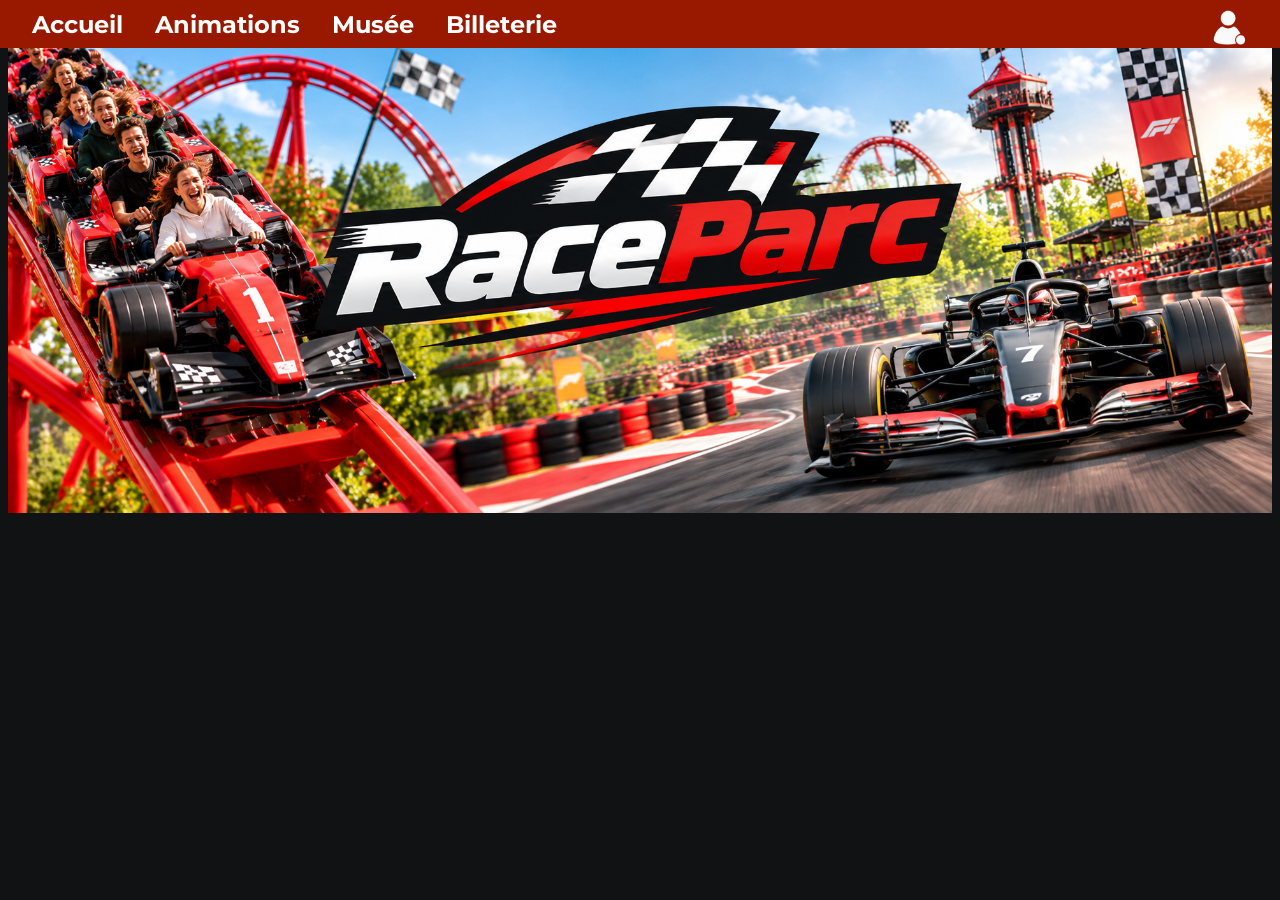
==== Front/Animation.html @ 34a2f6e0 "Ajout des fichier back + modif de la navbar" ====
<!DOCTYPE html>
<html lang="fr">
<head>
    <meta charset="UTF-8">
    <link rel="stylesheet" href="../Style.css">
    <title>RaceParc</title>
</head>
<body>
    <header>
        <nav class="navbar">
            <!-- <h2 class="Nom-NavBar">RaceParc</h2> -->
            <a class="aNavBar" href="../Index.html"><strong>Accueil</strong></a>
            <a class="aNavBar" href="Animation.html"><strong>Animations</strong></a>
            <a class="aNavBar" href="Musee.html"><strong>Musée</strong></a>
            <a class="aNavBar" href="/Front/"><strong>Billeterie</strong></a>
            <div class="container_logo_login"><a class="logo_login" href="Login.php"><img src="/illustrations/Icône profil avec badge circulaire.png"></a>
        </nav>
    </header>
    <div>
        <img class="image_index" src="../illustrations/Image_Index.png">
    </div>

</body>
---- Style.css ----
@import url('https://fonts.googleapis.com/css2?family=Anton&family=Montserrat:wght@400;500;600;700;800&family=Teko:wght@400;500;600;700&display=swap');

body{
    background-color: #111214;
}
*{
    font-family: 'Montserrat', sans-serif;
}
h1, h2, h3, p{
    color: #FFFFFF;
}

/*---------------NAV-BAR-----------------*/
.navbar {
    position: fixed;
    top: 0;
    left: 0;
    width: 100%;
    background-color: #991900;
    height: 3rem;
    display: flex;
    justify-content: space-between; 
    align-items: center;
    z-index: 1000;
    font-size: 1.5rem;
    padding: 0 1rem; 
    box-sizing: border-box;
}

.navbar a {
    color: #FFFFFF;
}

.navbar a:hover {
    color: #FFDE21;
}

.aNavBar {
    text-decoration: none;
    color: black;
    margin: 0 1rem;
}

.container_logo_login {
    margin-left: auto; 
    height: 70%;
    width: auto;
}

.logo_login {
    display: block;
    height: 100%;
    min-width: 40px; 
    min-height: 40px;
}

.logo_login img {
    width: 100%;
    height: 100%;
    object-fit: contain;
}
/* .Nom-NavBar{
    color: #FFFFFF;
} */
/*---------------Accueil-----------------*/
.image_index {
    display: block;
    width: 100%;
    height: auto;
    object-fit: cover;
}

.section{
  height: 70rem;
  width: auto;
}
/*---------------Presentation-----------------*/
.presentation {
    display: flex;
    justify-content: center; 
    align-items: center;    
    height: 30%;
    width: 50%;
    margin: 10%;
    background-color: #991900;
    border-radius: 2rem;
    overflow: hidden;        
    box-sizing: border-box; 
}

.titre_presentation {
    margin: 5%;
}

.txt_presentation {
    padding: 10%;
    height: auto;
    width: 50%;
    color: #FFFFFF;
}

.image_presentation {
    max-height: 60%;     
    max-width: 60%;
    height: auto;
    object-fit: contain;
    border-radius: 2rem;
    background-color: antiquewhite;
}
.bt-plus{
    text-decoration: none !important;
    border-bottom: none !important;
    display: flex;
    background-color: #FFFFFF;
    border-radius: 2rem;
    height: 10%;
    width: 20%;
    color: #991900;
    justify-content: center;
    align-items: center;
    margin-right: 5%;
    margin-left: 5%;
}

/*------------------------Musee------------------------*/
.presentation_Musee{
    border-radius: 2rem;
    background-color: #991900;
    height: auto;
    width: 50%;
    padding: 2%;
}

/*------------------------Musee-tarifs-----------------------*/
/* .tarifs-musée{
    border-radius: 2rem;
    background-color: #991900;
    height: auto;
    width: 20%;
    margin: 20%;
}
.image_tarifs{
    border-radius: 2rem;
    height: 70%;
    width: 70%;
    margin: 25%;
    
}
.txt_tarifs{
    padding: 5%;
    justify-content: center;
    align-items: center;
} */
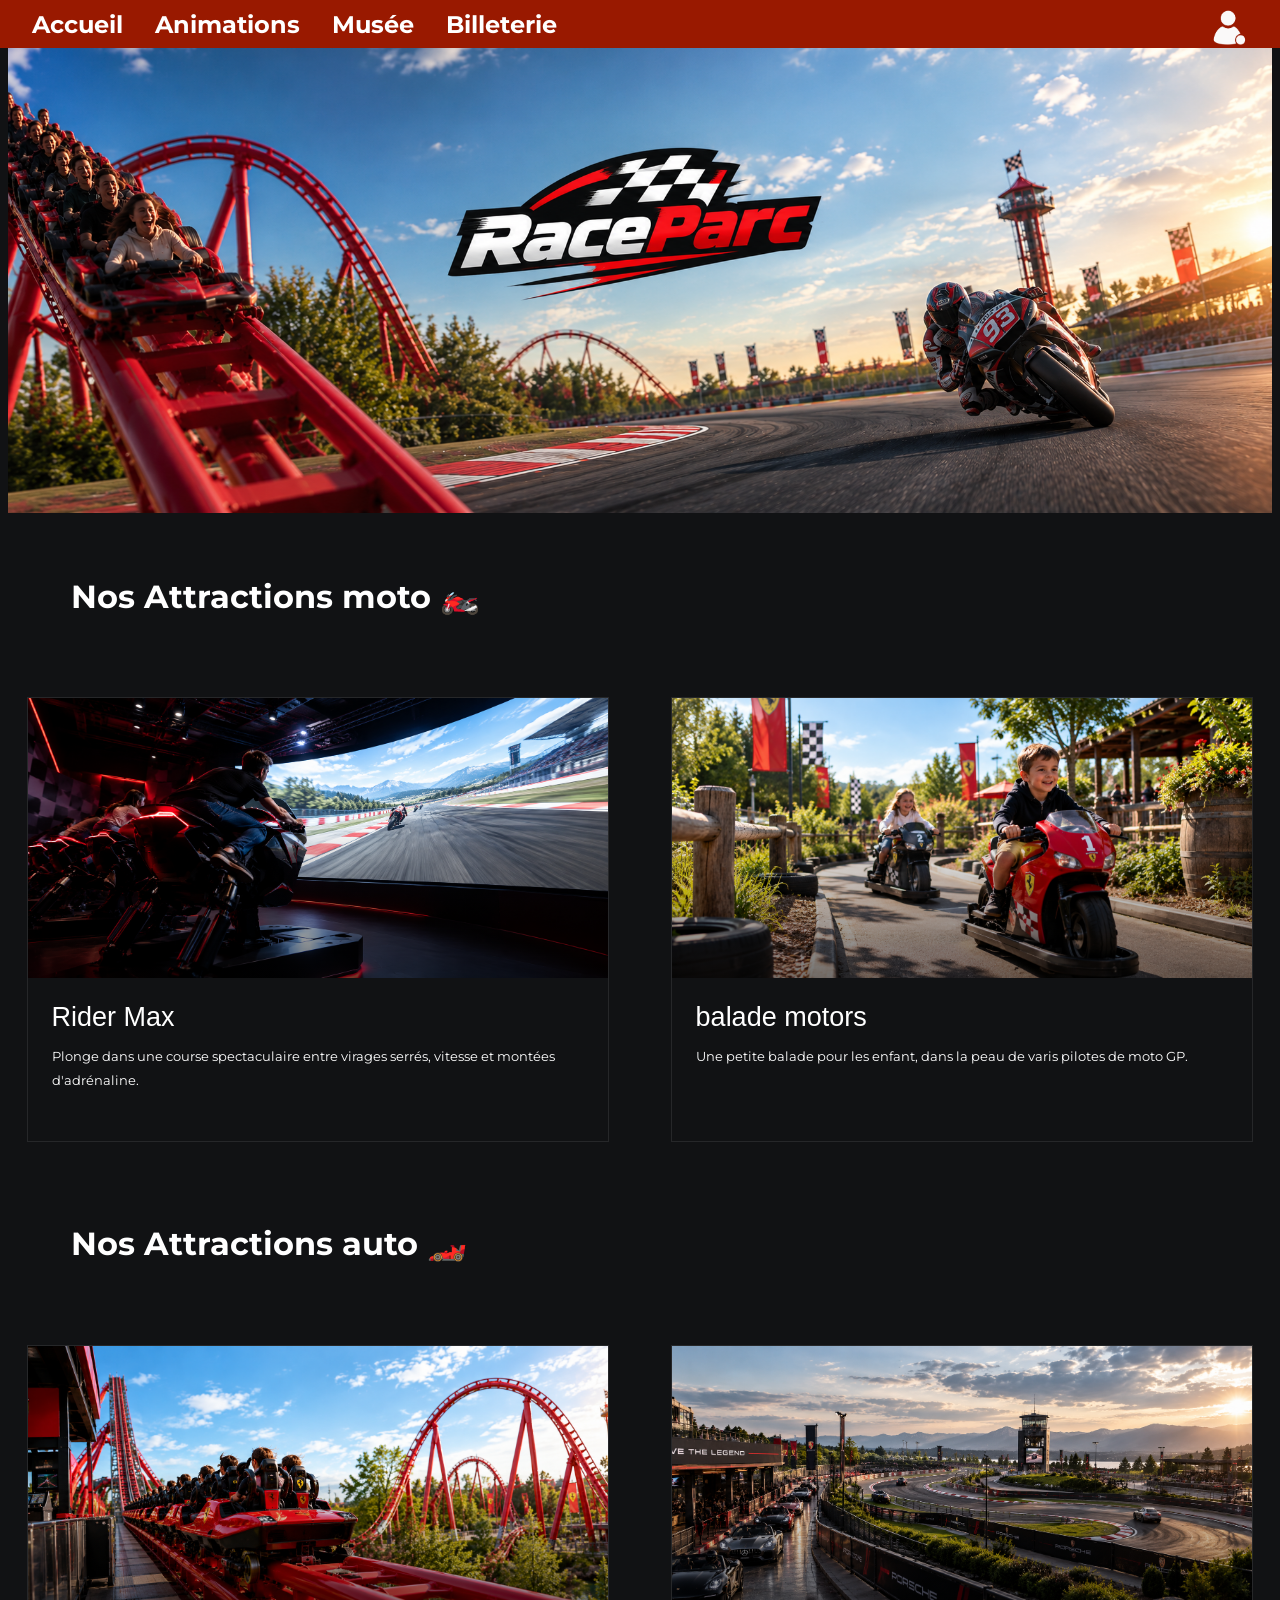
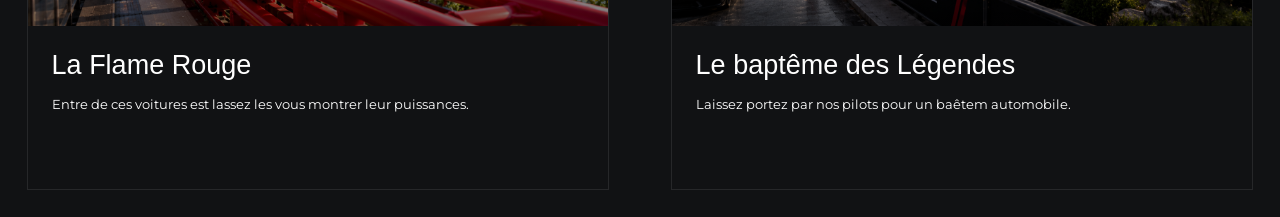
==== commit d262fc29: "Ajout attractions" ====
--- a/Front/Animation.html
+++ b/Front/Animation.html
@@ -3,6 +3,7 @@
 <head>
     <meta charset="UTF-8">
     <link rel="stylesheet" href="../Style.css">
+    <link rel="shortcut icon" href="/illustrations/Roue.png" type="image/x-icon">
     <title>RaceParc</title>
 </head>
 <body>
@@ -19,5 +20,61 @@
     <div>
         <img class="image_index" src="../illustrations/Image_Index.png">
     </div>
+    <h1 class="titre">Nos Attractions moto 🏍️</h1>
 
+    <div class="Attractions-cartes-grille">
+        <article class="attraction-card">
+            <div class="image-attractions">
+                <img src="../illustrations/Rider_max.png" alt="Rider max">
+            </div>
+            <div class="txt_attractions">
+                <h3>Rider Max</h3>
+                <p>
+                    Plonge dans une course spectaculaire entre virages
+                    serrés, vitesse et montées d'adrénaline.
+                </p>
+                <!-- ajouter button -->
+            </div>
+        </article>
+        <article class="attraction-card">
+            <div class="image-attractions">
+                <img src="../illustrations/balade motors.png" alt="balade motors">
+            </div>
+            <div class="txt_attractions">
+                <h3>balade motors</h3>
+                <p>
+                    Une petite balade pour les enfant, dans la peau de 
+                    varis pilotes de moto GP.
+                </p>
+                <div class="bt_attractions"></div>
+            </div>
+        </article>
+    </div>
+    <h1 class="titre">Nos Attractions auto 🏎️</h1>
+    <div class="Attractions-cartes-grille">
+        <article class="attraction-card">
+            <div class="image-attractions">
+                <img src="../illustrations/Flame_Rouge.png" alt="Flame_Rouge">
+            </div>
+            <div class="txt_attractions">
+                <h3>La Flame Rouge</h3>
+                <p>
+                    Entre de ces voitures est lassez les vous montrer leur puissances.
+                </p>
+                <!-- ajouter button -->
+            </div>
+        </article>
+        <article class="attraction-card">
+            <div class="image-attractions">
+                <img src="../illustrations/Le baptême des Légendes.png" alt="Le baptême des Légendes">
+            </div>
+            <div class="txt_attractions">
+                <h3>Le baptême des Légendes</h3>
+                <p>
+                    Laissez portez par nos pilots pour un baêtem automobile.
+                </p>
+                <!-- ajouter button -->
+            </div>
+        </article>
+    </div>
 </body>
--- a/Style.css
+++ b/Style.css
@@ -75,6 +75,86 @@
   height: 70rem;
   width: auto;
 }
+
+/*---------------Animations-----------------*/
+/* .Attractions-1{
+    margin:10%;
+    background-color: #991900;
+    height: 70%;
+    width: auto;
+}
+.titre_attractions{
+    padding: 2%;
+}
+.container_attractions{
+    display: flex;
+}
+.Image_Attractions{
+    padding: 2%;
+    border-radius: 2rem;
+    height: 50%;
+    width: 50%;
+} */
+
+.Attractions-cartes-grille {
+  display: grid;
+  grid-template-columns: repeat(2, minmax(0, 1fr));
+  gap: 24px;
+}
+.attraction-card {
+    margin: 3%;
+  min-width: 0;
+  background: var(--race-card);
+  border: 1px solid rgba(255, 255, 255, 0.09);
+  overflow: hidden;
+  transition: transform 0.3s ease, border-color 0.3s ease, box-shadow 0.3s ease;
+}
+.attraction-card:hover {
+  transform: translateY(-6px);
+  border-color: var(--race-red);
+  box-shadow: 0 16px 40px #991900;
+}
+.image-attractions{
+    position: relative;
+    height: 280px;
+    overflow: hidden;
+    background: #292b2e;
+}
+.image-attractions::after {
+    content: "";
+    position: absolute;
+    inset: 0;
+    background: linear-gradient(to top, rgba(0, 0, 0, 0.55),transparent 55%);
+    pointer-events: none;
+}
+.image-attractions img {
+  width: 100%;
+  height: 100%;
+  object-fit: cover;
+  display: block;
+  transition: transform 0.6s ease;
+}
+.attraction-card:hover .image-attractions img {
+  transform: scale(1.05);
+}
+.txt_attractions{
+    padding: 24px;
+}
+.txt_attractions h3 {
+  margin: 0 0 12px;
+  font-family: 'Anton', sans-serif;
+  font-size: 27px;
+  font-weight: 400;
+  line-height: 1.15;
+}
+
+.txt_attractions p{
+    min-height: 48px;
+    margin: 0 0 24px;
+    color: white;
+    font-size: 13px;
+    line-height: 1.8;
+}
 /*---------------Presentation-----------------*/
 .presentation {
     display: flex;
@@ -89,7 +169,10 @@
     box-sizing: border-box; 
 }
 
-.titre_presentation {
+.presentation:hover{
+    box-shadow: #991900 0px 5px 15px;
+}
+.titre {
     margin: 5%;
 }
 
@@ -133,22 +216,33 @@
 }
 
 /*------------------------Musee-tarifs-----------------------*/
-/* .tarifs-musée{
+.tarifs-musée{
+    background-image: url('/illustrations/tarifs-musée-1.png');
     border-radius: 2rem;
     background-color: #991900;
     height: auto;
     width: 20%;
     margin: 20%;
-}
-.image_tarifs{
-    border-radius: 2rem;
-    height: 70%;
-    width: 70%;
-    margin: 25%;
-    
 }
 .txt_tarifs{
     padding: 5%;
     justify-content: center;
     align-items: center;
-} */+} 
+/*------------------------Login-----------------------*/
+body.body-Login {
+    background-image: url('/illustrations/Fond_RaceParc.png');
+    background-size: cover;
+    background-position: center;
+    background-repeat: no-repeat;
+    background-attachment: fixed;
+}
+.form_Connexion{
+    margin-top: 10%;
+    margin-left: auto;
+    margin-right: auto;
+    background-color: #991900;
+    border-radius: 2rem;
+    height: auto;
+    width: 25%;
+}
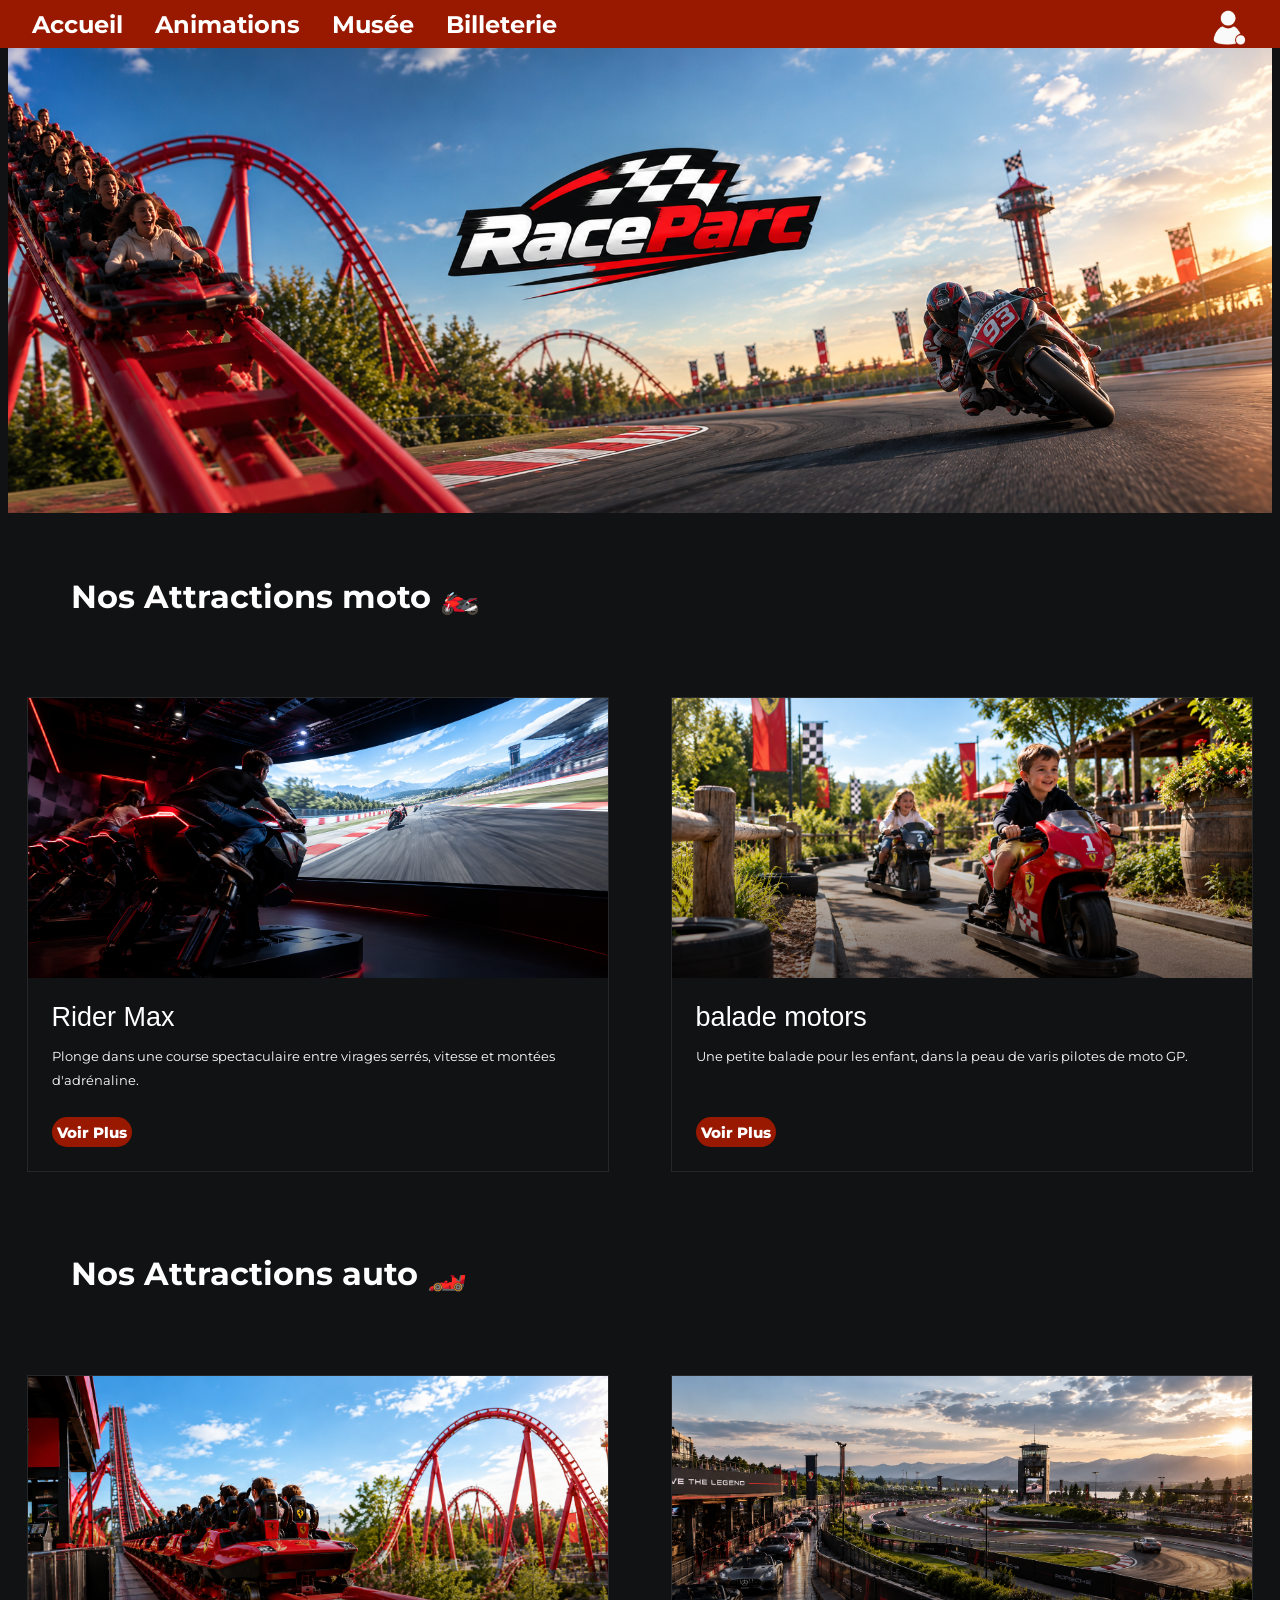
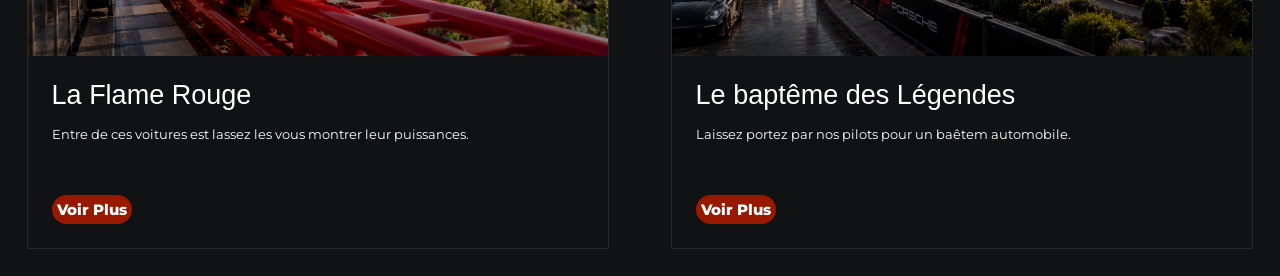
==== commit 98498625: "Update index" ====
--- a/Front/Animation.html
+++ b/Front/Animation.html
@@ -33,7 +33,7 @@
                     Plonge dans une course spectaculaire entre virages
                     serrés, vitesse et montées d'adrénaline.
                 </p>
-                <!-- ajouter button -->
+                <a class="bt_attractions" href="">Voir Plus</a>
             </div>
         </article>
         <article class="attraction-card">
@@ -46,7 +46,7 @@
                     Une petite balade pour les enfant, dans la peau de 
                     varis pilotes de moto GP.
                 </p>
-                <div class="bt_attractions"></div>
+                <a class="bt_attractions" href="">Voir Plus</a>
             </div>
         </article>
     </div>
@@ -61,7 +61,7 @@
                 <p>
                     Entre de ces voitures est lassez les vous montrer leur puissances.
                 </p>
-                <!-- ajouter button -->
+                <a class="bt_attractions" href="">Voir Plus</a>
             </div>
         </article>
         <article class="attraction-card">
@@ -73,7 +73,7 @@
                 <p>
                     Laissez portez par nos pilots pour un baêtem automobile.
                 </p>
-                <!-- ajouter button -->
+                <a class="bt_attractions" href="">Voir Plus</a>
             </div>
         </article>
     </div>
--- a/Style.css
+++ b/Style.css
@@ -72,47 +72,29 @@
 }
 
 .section{
-  height: 70rem;
+  height: 50rem;
   width: auto;
 }
 
 /*---------------Animations-----------------*/
-/* .Attractions-1{
-    margin:10%;
-    background-color: #991900;
-    height: 70%;
-    width: auto;
-}
-.titre_attractions{
-    padding: 2%;
-}
-.container_attractions{
-    display: flex;
-}
-.Image_Attractions{
-    padding: 2%;
-    border-radius: 2rem;
-    height: 50%;
-    width: 50%;
-} */
 
 .Attractions-cartes-grille {
-  display: grid;
-  grid-template-columns: repeat(2, minmax(0, 1fr));
-  gap: 24px;
+    display: grid;
+    grid-template-columns: repeat(2, minmax(0, 1fr));
+    gap: 24px;
 }
 .attraction-card {
     margin: 3%;
-  min-width: 0;
-  background: var(--race-card);
-  border: 1px solid rgba(255, 255, 255, 0.09);
-  overflow: hidden;
-  transition: transform 0.3s ease, border-color 0.3s ease, box-shadow 0.3s ease;
+    min-width: 0;
+    background: var(--race-card);
+    border: 1px solid rgba(255, 255, 255, 0.09);
+    overflow: hidden;
+    transition: transform 0.3s ease, border-color 0.3s ease, box-shadow 0.3s ease;
 }
 .attraction-card:hover {
-  transform: translateY(-6px);
-  border-color: var(--race-red);
-  box-shadow: 0 16px 40px #991900;
+    transform: translateY(-6px);
+    border-color: var(--race-red);
+    box-shadow: 0 16px 40px #991900;
 }
 .image-attractions{
     position: relative;
@@ -128,24 +110,24 @@
     pointer-events: none;
 }
 .image-attractions img {
-  width: 100%;
-  height: 100%;
-  object-fit: cover;
-  display: block;
-  transition: transform 0.6s ease;
+    width: 100%;
+    height: 100%;
+    object-fit: cover;
+    display: block;
+    transition: transform 0.6s ease;
 }
 .attraction-card:hover .image-attractions img {
-  transform: scale(1.05);
+    transform: scale(1.05);
 }
 .txt_attractions{
     padding: 24px;
 }
 .txt_attractions h3 {
-  margin: 0 0 12px;
-  font-family: 'Anton', sans-serif;
-  font-size: 27px;
-  font-weight: 400;
-  line-height: 1.15;
+    margin: 0 0 12px;
+    font-family: 'Anton', sans-serif;
+    font-size: 27px;
+    font-weight: 400;
+    line-height: 1.15;
 }
 
 .txt_attractions p{
@@ -154,6 +136,19 @@
     color: white;
     font-size: 13px;
     line-height: 1.8;
+}
+.bt_attractions{
+    padding: 1%;
+    display: inline-flex;
+    align-items: center;
+    background-color: #991900;
+    border-radius: 2rem;
+    gap: 10px;
+    color: white;
+    font-size: 15px;
+    font-weight: 800;
+    text-decoration: none;
+    transition: color 0.2s ease;
 }
 /*---------------Presentation-----------------*/
 .presentation {
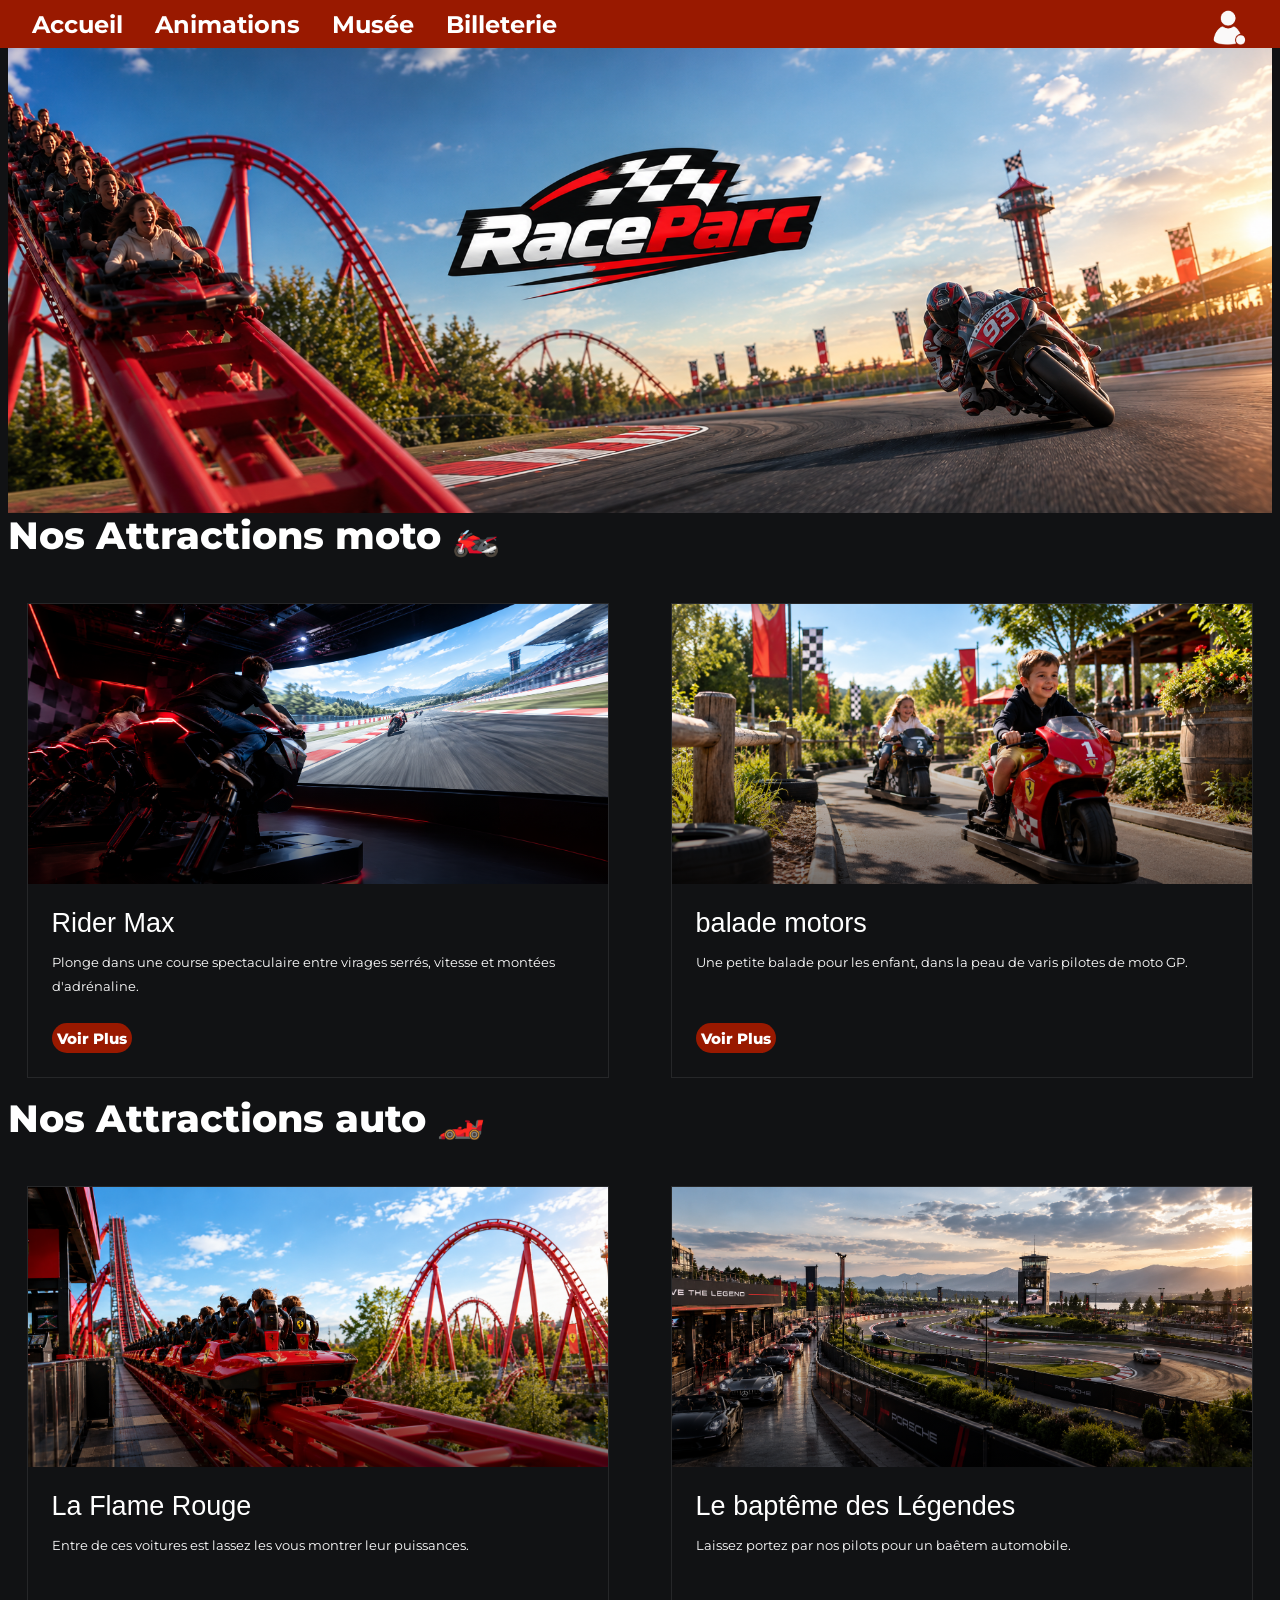
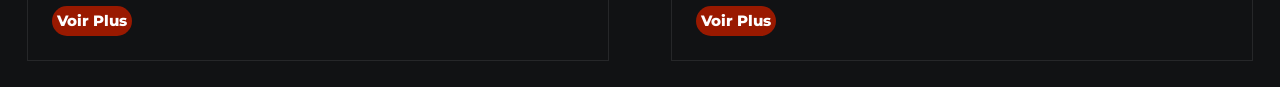
==== commit 4ba3e153: "finission attractions + musée" ====
--- a/Front/Animation.html
+++ b/Front/Animation.html
@@ -13,7 +13,7 @@
             <a class="aNavBar" href="../Index.html"><strong>Accueil</strong></a>
             <a class="aNavBar" href="Animation.html"><strong>Animations</strong></a>
             <a class="aNavBar" href="Musee.html"><strong>Musée</strong></a>
-            <a class="aNavBar" href="/Front/"><strong>Billeterie</strong></a>
+            <a class="aNavBar" href="Billeterie.html"><strong>Billeterie</strong></a>
             <div class="container_logo_login"><a class="logo_login" href="Login.php"><img src="/illustrations/Icône profil avec badge circulaire.png"></a>
         </nav>
     </header>
@@ -33,7 +33,7 @@
                     Plonge dans une course spectaculaire entre virages
                     serrés, vitesse et montées d'adrénaline.
                 </p>
-                <a class="bt_attractions" href="">Voir Plus</a>
+                <a class="bt_attractions" href="Attractions.html/Rider_Max.html">Voir Plus</a>
             </div>
         </article>
         <article class="attraction-card">
@@ -46,7 +46,7 @@
                     Une petite balade pour les enfant, dans la peau de 
                     varis pilotes de moto GP.
                 </p>
-                <a class="bt_attractions" href="">Voir Plus</a>
+                <a class="bt_attractions" href="Attractions.html/Balade_motors.html">Voir Plus</a>
             </div>
         </article>
     </div>
@@ -61,7 +61,7 @@
                 <p>
                     Entre de ces voitures est lassez les vous montrer leur puissances.
                 </p>
-                <a class="bt_attractions" href="">Voir Plus</a>
+                <a class="bt_attractions" href="Attractions.html/Flame_Rouge.html">Voir Plus</a>
             </div>
         </article>
         <article class="attraction-card">
@@ -73,7 +73,7 @@
                 <p>
                     Laissez portez par nos pilots pour un baêtem automobile.
                 </p>
-                <a class="bt_attractions" href="">Voir Plus</a>
+                <a class="bt_attractions" href="Attractions.html/Bateme.html">Voir Plus</a>
             </div>
         </article>
     </div>
--- a/Style.css
+++ b/Style.css
@@ -9,6 +9,9 @@
 }
 h1, h2, h3, p{
     color: #FFFFFF;
+}
+.position{
+    display: flex;
 }
 
 /*---------------NAV-BAR-----------------*/
@@ -202,28 +205,118 @@
 }
 
 /*------------------------Musee------------------------*/
-.presentation_Musee{
+.presentation_Musee {
+    background-color: #991900;
+    color: white;
+
+    width: 92%;
+    margin: 2% auto;
+    padding: 4% 3.5%;
+    box-sizing: border-box;
+
+    border-radius: 3rem;
+
+    font-family: 'Montserrat', sans-serif;
+
+    transition: transform 0.3s ease, box-shadow 0.3s ease;
+}
+
+/* Titre */
+.presentation_Musee h2 {
+    font-size: 2.5rem;
+    font-weight: 800;
+
+    margin: 0 0 1.5rem 0;
+}
+
+/* Texte descriptif */
+.presentation_Musee p {
+    font-size: 1.5rem;
+    font-weight: 400;
+    line-height: 1.4;
+
+    margin: 0;
+}
+
+/* Effet au survol */
+.presentation_Musee:hover {
+    transform: translateY(-4px);
+    box-shadow: 0 12px 30px rgba(0, 0, 0, 0.25);
+}
+
+/* Adaptation aux téléphones */
+@media (max-width: 768px) {
+    .presentation_Musee {
+        width: 94%;
+        padding: 2rem 1.5rem;
+        border-radius: 2rem;
+    }
+
+    .presentation_Musee h2 {
+        font-size: 1.8rem;
+    }
+
+    .presentation_Musee p {
+        font-size: 1rem;
+        line-height: 1.6;
+    }
+}
+
+/*------------------------Musee-tarifs-----------------------*/
+
+.tarifs-musée {
+    position: relative;
+    isolation: isolate;
+    overflow: hidden;
+    width: 20%;
+    height: auto;
+    margin: 2%;
+    padding: 2rem;
+    background-color: #991900;
     border-radius: 2rem;
-    background-color: #991900;
-    height: auto;
-    width: 50%;
-    padding: 2%;
-}
-
-/*------------------------Musee-tarifs-----------------------*/
-.tarifs-musée{
+    color: white;
+    transition: transform 0.3s ease, box-shadow 0.3s ease;
+}
+
+.tarifs-musée::before {
+    content: "";
+    position: absolute;
+    inset: 0;
+    z-index: -1;
     background-image: url('/illustrations/tarifs-musée-1.png');
-    border-radius: 2rem;
-    background-color: #991900;
-    height: auto;
-    width: 20%;
-    margin: 20%;
-}
-.txt_tarifs{
+    background-size: cover;
+    background-position: center;
+    background-repeat: no-repeat;
+    border-radius: inherit;
+    transition: transform 0.5s ease, filter 0.4s ease;
+}
+.tarifs-musée:hover::before {
+    transform: scale(1.12);
+    filter: blur(4px);
+}
+.tarifs-musée:hover {
+    transform: translateY(-5px);
+    box-shadow: 0 12px 30px rgba(0, 0, 0, 0.3);
+}
+.txt_tarifs {
+    position: relative;
+    z-index: 1;
     padding: 5%;
-    justify-content: center;
-    align-items: center;
-} 
+    text-align: center;
+}
+.tarifs-musée::after {
+    content: "";
+    position: absolute;
+    inset: 0;
+    z-index: -1;
+    background: rgba(0, 0, 0, 0.15);
+    border-radius: inherit;
+    transition: background 0.4s ease;
+}
+.tarifs-musée:hover::after {
+    background: rgba(0, 0, 0, 0.4);
+}
+
 /*------------------------Login-----------------------*/
 body.body-Login {
     background-image: url('/illustrations/Fond_RaceParc.png');
@@ -240,4 +333,179 @@
     border-radius: 2rem;
     height: auto;
     width: 25%;
-}+}
+/*------------------------Atractions-----------------------*/
+
+.btn-retour {
+    display: inline-flex;
+    align-items: center;
+    gap: 10px;
+    margin: 25px 0 0 5%;
+    padding: 10px 16px;
+    color: #ffffff;
+    text-decoration: none;
+    font-size: 15px;
+    font-weight: 600;
+    background: #1a1a1a;
+    border: 1px solid #383838;
+    border-radius: 30px;
+    transition: all 0.25s ease;
+}
+.fleche {
+    font-size: 22px;
+    line-height: 1;
+    color: white;
+    transition: transform 0.25s ease;
+}
+.btn-retour:hover {
+    background: #991900;
+    border-color: #991900;
+}
+.btn-retour:hover .fleche {
+    transform: translateX(-4px);
+}
+.btn-retour:focus-visible {
+    outline: 2px solid #ff321c;
+    outline-offset: 4px;
+}
+
+.container_attractions {
+    display: grid;
+    grid-template-columns: minmax(0, 1.6fr) minmax(320px, 1fr);
+    align-items: start;
+    gap: 40px;
+    max-width: 1400px;
+    width: calc(100% - 60px);
+    margin: 50px auto;
+    color: white;
+    font-family: 'Montserrat', sans-serif;
+}
+.container_txt_attractions {
+    padding: 25px 10px;
+}
+.titre {
+    font-size: clamp(28px, 3vw, 42px);
+    font-weight: 800;
+    line-height: 1.2;
+    margin: 0 0 25px;
+    color: white;
+}
+.container_txt_attractions p {
+    font-size: 16px;
+    line-height: 1.9;
+    color: #d6d6d6;
+    margin: 0;
+}
+.container_txt_attractions strong {
+    color: white;
+}
+.position {
+    display: flex;
+    flex-wrap: wrap;
+    align-items: center;
+    gap: 10px;
+}
+.container_info_attractions {
+    box-sizing: border-box;
+    width: 100%;
+    max-width: 540px;
+    padding: 32px;
+
+    background: linear-gradient(145deg, #991900, #741400);
+    border: 1px solid rgba(255, 255, 255, 0.12);
+    border-radius: 18px;
+
+    box-shadow: 0 12px 30px rgba(0, 0, 0, 0.2);
+    color: white;
+}
+.titre-info {
+    font-size: 34px;
+    font-weight: 800;
+    margin: 0 0 28px;
+}
+.position {
+    display: flex;
+    flex-wrap: wrap;
+    gap: 12px;
+}
+.Status,
+.Taille {
+    display: inline-flex;
+    align-items: center;
+    justify-content: center;
+    gap: 10px;
+
+    background: #111214;
+    color: white;
+    border: 1px solid rgba(255, 255, 255, 0.08);
+    border-radius: 50px;
+    padding: 13px 18px;
+
+    font-size: 15px;
+    font-weight: 700;
+}
+.indicateur-ouvert {
+    width: 10px;
+    height: 10px;
+    border-radius: 50%;
+    background: #35d07f;
+    box-shadow: 0 0 10px rgba(53, 208, 127, 0.45);
+}
+.indicateur-fermé{
+    width: 10px;
+    height: 10px;
+    border-radius: 50%;
+    background: red;
+    box-shadow: 0 0 10px red;
+}
+.Temps {
+    display: flex;
+    flex-wrap: wrap;
+    align-items: center;
+    justify-content: space-between;
+    gap: 10px;
+    margin-top: 22px;
+    padding: 18px;
+    background: #111214;
+    border: 1px solid rgba(255, 255, 255, 0.08);
+    border-radius: 12px;
+    font-size: 15px;
+}
+.Temps span {
+    color: #c8c8c8;
+}
+
+.Temps strong {
+    color: white;
+    font-size: 20px;
+}
+.Status,
+.Taille,
+.Temps {
+    transition: transform 0.2s ease,
+                border-color 0.2s ease;
+}
+
+.Status:hover,
+.Taille:hover,
+.Temps:hover {
+    transform: translateY(-2px);
+    border-color: rgba(255, 255, 255, 0.25);
+}
+
+@media (max-width: 850px) {
+    .container_info_attractions {
+        padding: 24px;
+    }
+
+    .titre-info {
+        font-size: 28px;
+    }
+
+    .Status,
+    .Taille {
+        font-size: 13px;
+        padding: 11px 14px;
+    }
+}
+
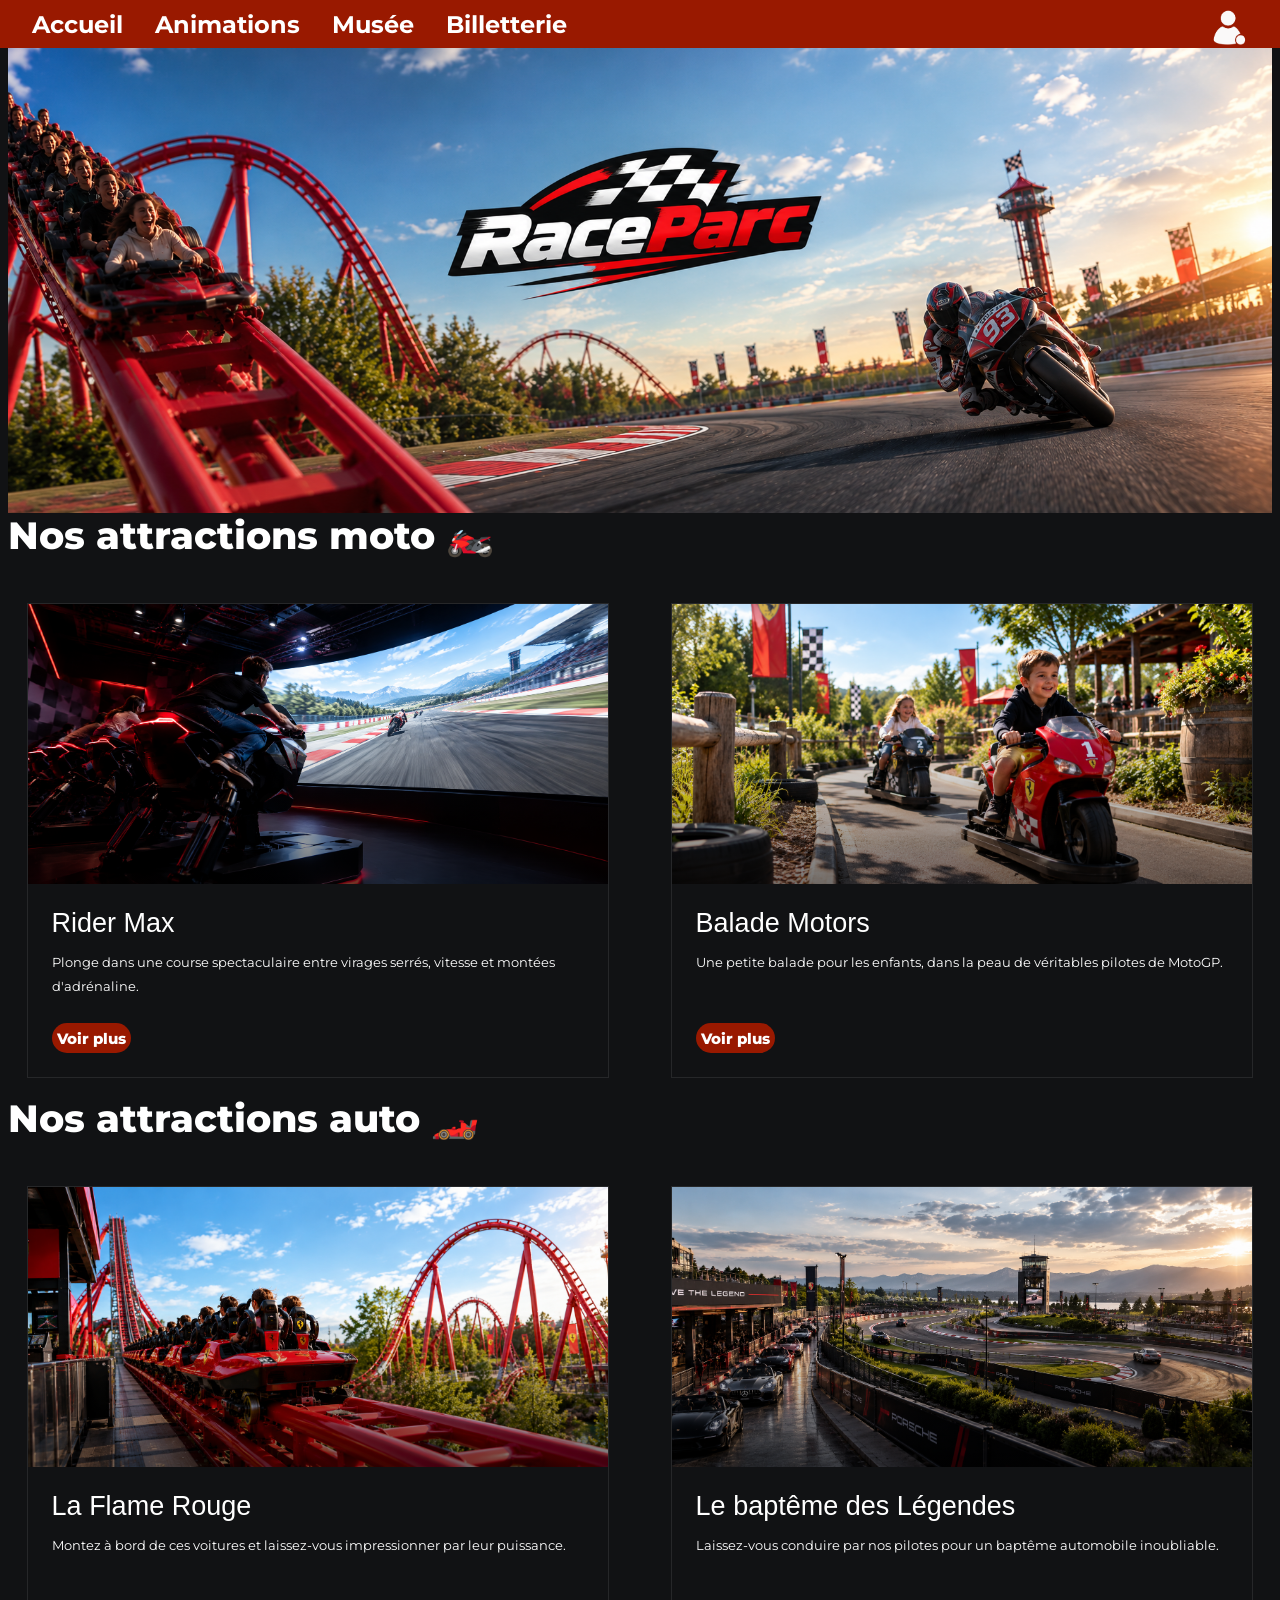
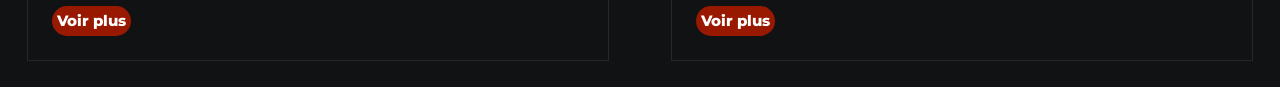
==== commit 7a24f958: "Modif BDD + README" ====
--- a/Front/Animation.html
+++ b/Front/Animation.html
@@ -13,19 +13,25 @@
             <a class="aNavBar" href="../Index.html"><strong>Accueil</strong></a>
             <a class="aNavBar" href="Animation.html"><strong>Animations</strong></a>
             <a class="aNavBar" href="Musee.html"><strong>Musée</strong></a>
-            <a class="aNavBar" href="Billeterie.html"><strong>Billeterie</strong></a>
-            <div class="container_logo_login"><a class="logo_login" href="Login.php"><img src="/illustrations/Icône profil avec badge circulaire.png"></a>
+            <a class="aNavBar" href="Billetterie.html"><strong>Billetterie</strong></a>
+            <div class="container_logo_login">
+                <a class="logo_login" href="Login.php">
+                    <img src="/illustrations/Icône profil avec badge circulaire.png" alt="Profil">
+                </a>
+            </div>
         </nav>
     </header>
+
     <div>
-        <img class="image_index" src="../illustrations/Image_Index.png">
+        <img class="image_index" src="../illustrations/Image_Index.png" alt="Image d'accueil">
     </div>
-    <h1 class="titre">Nos Attractions moto 🏍️</h1>
+
+    <h1 class="titre">Nos attractions moto 🏍️</h1>
 
     <div class="Attractions-cartes-grille">
         <article class="attraction-card">
             <div class="image-attractions">
-                <img src="../illustrations/Rider_max.png" alt="Rider max">
+                <img src="../illustrations/Rider_max.png" alt="Rider Max">
             </div>
             <div class="txt_attractions">
                 <h3>Rider Max</h3>
@@ -33,37 +39,42 @@
                     Plonge dans une course spectaculaire entre virages
                     serrés, vitesse et montées d'adrénaline.
                 </p>
-                <a class="bt_attractions" href="Attractions.html/Rider_Max.html">Voir Plus</a>
+                <a class="bt_attractions" href="Attractions/Rider_Max.html">Voir plus</a>
             </div>
         </article>
+
         <article class="attraction-card">
             <div class="image-attractions">
-                <img src="../illustrations/balade motors.png" alt="balade motors">
+                <img src="../illustrations/balade motors.png" alt="Balade Motors">
             </div>
             <div class="txt_attractions">
-                <h3>balade motors</h3>
+                <h3>Balade Motors</h3>
                 <p>
-                    Une petite balade pour les enfant, dans la peau de 
-                    varis pilotes de moto GP.
+                    Une petite balade pour les enfants, dans la peau
+                    de véritables pilotes de MotoGP.
                 </p>
-                <a class="bt_attractions" href="Attractions.html/Balade_motors.html">Voir Plus</a>
+                <a class="bt_attractions" href="Attractions/Balade_motors.html">Voir plus</a>
             </div>
         </article>
     </div>
-    <h1 class="titre">Nos Attractions auto 🏎️</h1>
+
+    <h1 class="titre">Nos attractions auto 🏎️</h1>
+
     <div class="Attractions-cartes-grille">
         <article class="attraction-card">
             <div class="image-attractions">
-                <img src="../illustrations/Flame_Rouge.png" alt="Flame_Rouge">
+                <img src="../illustrations/Flame_Rouge.png" alt="Flame Rouge">
             </div>
             <div class="txt_attractions">
                 <h3>La Flame Rouge</h3>
                 <p>
-                    Entre de ces voitures est lassez les vous montrer leur puissances.
+                    Montez à bord de ces voitures et laissez-vous
+                    impressionner par leur puissance.
                 </p>
-                <a class="bt_attractions" href="Attractions.html/Flame_Rouge.html">Voir Plus</a>
+                <a class="bt_attractions" href="Attractions/Flame_Rouge.html">Voir plus</a>
             </div>
         </article>
+
         <article class="attraction-card">
             <div class="image-attractions">
                 <img src="../illustrations/Le baptême des Légendes.png" alt="Le baptême des Légendes">
@@ -71,10 +82,12 @@
             <div class="txt_attractions">
                 <h3>Le baptême des Légendes</h3>
                 <p>
-                    Laissez portez par nos pilots pour un baêtem automobile.
+                    Laissez-vous conduire par nos pilotes pour un
+                    baptême automobile inoubliable.
                 </p>
-                <a class="bt_attractions" href="Attractions.html/Bateme.html">Voir Plus</a>
+                <a class="bt_attractions" href="Attractions/Bateme.html">Voir plus</a>
             </div>
         </article>
     </div>
-</body>+</body>
+</html>
--- a/Style.css
+++ b/Style.css
@@ -1,4 +1,4 @@
-
+/*import la police d'écriture Montserrat*/
 @import url('https://fonts.googleapis.com/css2?family=Anton&family=Montserrat:wght@400;500;600;700;800&family=Teko:wght@400;500;600;700&display=swap');
 
 body{
@@ -36,7 +36,7 @@
 }
 
 .navbar a:hover {
-    color: #FFDE21;
+    border-bottom: 2px solid white;
 }
 
 .aNavBar {
@@ -63,9 +63,20 @@
     height: 100%;
     object-fit: contain;
 }
-/* .Nom-NavBar{
-    color: #FFFFFF;
-} */
+@media (max-width: 600px) {
+    .navbar {
+        gap: 0.25rem;
+        padding: 0.5rem;
+    }
+    .aNavBar {
+        padding: 0.4rem 0.5rem;
+        font-size: 0.85rem;
+    }
+    .logo_login img {
+        width: 28px;      
+        height: 28px;
+    }
+}
 /*---------------Accueil-----------------*/
 .image_index {
     display: block;
@@ -75,8 +86,8 @@
 }
 
 .section{
-  height: 50rem;
-  width: auto;
+    height: 50rem;
+    width: auto;
 }
 
 /*---------------Animations-----------------*/
@@ -208,43 +219,30 @@
 .presentation_Musee {
     background-color: #991900;
     color: white;
-
     width: 92%;
     margin: 2% auto;
     padding: 4% 3.5%;
     box-sizing: border-box;
-
     border-radius: 3rem;
-
     font-family: 'Montserrat', sans-serif;
-
     transition: transform 0.3s ease, box-shadow 0.3s ease;
 }
-
-/* Titre */
 .presentation_Musee h2 {
     font-size: 2.5rem;
     font-weight: 800;
-
     margin: 0 0 1.5rem 0;
 }
-
-/* Texte descriptif */
 .presentation_Musee p {
     font-size: 1.5rem;
     font-weight: 400;
     line-height: 1.4;
-
     margin: 0;
 }
-
-/* Effet au survol */
 .presentation_Musee:hover {
     transform: translateY(-4px);
     box-shadow: 0 12px 30px rgba(0, 0, 0, 0.25);
 }
 
-/* Adaptation aux téléphones */
 @media (max-width: 768px) {
     .presentation_Musee {
         width: 94%;
@@ -263,7 +261,11 @@
 }
 
 /*------------------------Musee-tarifs-----------------------*/
-
+.position-tarifs{
+    display: flex;
+    justify-content: center;
+    align-items: center;
+}
 .tarifs-musée {
     position: relative;
     isolation: isolate;
@@ -317,23 +319,275 @@
     background: rgba(0, 0, 0, 0.4);
 }
 
+/*------------------------Billeterie-----------------------*/
+
+.billetterie {
+    background: #111214;
+    color: white;
+    padding: 50px 5%;
+    font-family: 'Montserrat', sans-serif;
+}
+.titre-billetterie {
+    margin-bottom: 30px;
+}
+.titre-billetterie h2 {
+    color: white;
+    font-size: 2.2rem;
+    font-weight: 900;
+    font-style: italic;
+    margin-bottom: 10px;
+}
+.titre-billetterie p {
+    color: #ddd;
+    font-size: 1rem;
+}
+.cartes-tarifs {
+    display: grid;
+    grid-template-columns: repeat(3, minmax(0, 1fr));
+    gap: 25px;
+    align-items: stretch;
+}
+.carte-tarif {
+    background: #08090a;
+    border: 2px solid #ff1725;
+    border-radius: 20px;
+    overflow: hidden;
+    display: flex;
+    flex-direction: column;
+    transition: transform 0.3s ease, box-shadow 0.3s ease;
+}
+.carte-tarif:hover {
+    transform: translateY(-8px);
+    box-shadow: 0 12px 30px rgba(255, 23, 37, 0.2);
+}
+.image-tarif {
+    height: 190px;
+    background-size: cover;
+    background-position: center;
+    position: relative;
+}
+.image-tarif::after {
+    content: "";
+    position: absolute;
+    inset: 0;
+    background: linear-gradient(transparent 45%, rgba(0, 0, 0, 0.85));
+}
+.adulte {
+    background-image: url("illustrations/adulte.png");
+}
+
+.enfant {
+    background-image: url("illustrations/enfant.png");
+}
+
+.famille {
+    background-image: url("illustrations/Famille.png");
+}
+.contenu-tarif {
+    padding: 20px;
+    display: flex;
+    flex-direction: column;
+    flex: 1;
+}
+.contenu-tarif h3 {
+    background: linear-gradient(90deg, #ff1725, #a90000);
+    color: white;
+    font-size: 1.5rem;
+    font-weight: 900;
+    font-style: italic;
+    margin: -40px -20px 10px;
+    padding: 12px 20px;
+    position: relative;
+}
+.age {
+    color: #ddd;
+    font-size: 0.8rem;
+    text-transform: uppercase;
+    margin: 0 0 20px;
+}
+.mention-prix {
+    color: #ddd;
+    font-size: 0.8rem;
+    margin: 0;
+}
+.prix {
+    color: white;
+    font-size: 2.8rem;
+    font-weight: 900;
+    font-style: italic;
+    margin: 0 0 20px;
+}
+.prix span {
+    color: #ff1725;
+    font-size: 1.8rem;
+}
+.contenu-tarif ul {
+    list-style: none;
+    padding: 0;
+    margin: 0 0 25px;
+}
+.contenu-tarif li {
+    margin-bottom: 12px;
+    font-size: 0.9rem;
+    line-height: 1.4;
+}
+.contenu-tarif li::before {
+    content: "✓";
+    color: #ff1725;
+    font-weight: 900;
+    margin-right: 10px;
+}
+.btn-reserver {
+    display: block;
+    text-align: center;
+    text-decoration: none;
+    color: white;
+    background: linear-gradient(90deg, #ff1725, #b90000);
+    border-radius: 30px;
+    padding: 14px;
+    font-weight: 900;
+    font-style: italic;
+    margin-top: auto;
+    transition: background 0.3s ease, transform 0.3s ease;
+}
+.btn-reserver:hover {
+    background: white;
+    color: #ff1725;
+    transform: scale(1.03);
+}
+@media (max-width: 600px) {
+    .billetterie {
+        padding: 35px 5%;
+    }
+
+    .cartes-tarifs {
+        grid-template-columns: 1fr;
+    }
+
+    .titre-billetterie h2 {
+        font-size: 1.8rem;
+    }
+
+    .image-tarif {
+        height: 210px;
+    }
+}
+
 /*------------------------Login-----------------------*/
 body.body-Login {
+    background-repeat: no-repeat;
+    margin: 0;
+    min-height: 100vh;
+    background: #111214;
+    color: white;
+    font-family: 'Montserrat', sans-serif;
+    display: flex;
+    justify-content: center;
+    align-items: center;
     background-image: url('/illustrations/Fond_RaceParc.png');
     background-size: cover;
     background-position: center;
-    background-repeat: no-repeat;
     background-attachment: fixed;
 }
-.form_Connexion{
-    margin-top: 10%;
-    margin-left: auto;
-    margin-right: auto;
-    background-color: #991900;
-    border-radius: 2rem;
-    height: auto;
-    width: 25%;
-}
+.form_Connexion {
+    width: 100%;
+    max-width: 420px;
+    padding: 40px;
+    box-sizing: border-box;
+    background: rgba(8, 9, 10, 0.95);
+    border: 2px solid #ff1725;
+    border-radius: 22px;
+    box-shadow: 0 0 25px rgba(255, 23, 37, 0.15);
+    display: flex;
+    flex-direction: column;
+    gap: 12px;
+    position: relative;
+    overflow: hidden;
+}
+.form_Connexion::before {
+    content: "";
+    position: absolute;
+    top: 0;
+    left: 0;
+    width: 100%;
+    height: 5px;
+    background: linear-gradient(90deg, #990000, #ff1725, #990000);
+}
+.form_Connexion label {
+    color: white;
+    font-size: 0.9rem;
+    font-weight: 700;
+    margin-top: 8px;
+}
+.form_Connexion input {
+    width: 100%;
+    padding: 14px 16px;
+    box-sizing: border-box;
+    background: #191a1d;
+    color: white;
+    border: 1px solid #444;
+    border-radius: 10px;
+    font-family: inherit;
+    font-size: 0.95rem;
+    outline: none;
+    transition: border-color 0.3s ease, box-shadow 0.3s ease, background 0.3s ease;
+}
+.form_Connexion input::placeholder {
+    color: #888;
+}
+.form_Connexion input:focus {
+    border-color: #ff1725;
+    background: #202124;
+    box-shadow: 0 0 10px rgba(255, 23, 37, 0.25);
+}
+.form_Connexion button {
+    margin-top: 18px;
+    padding: 15px;
+    border: none;
+    border-radius: 30px;
+    background: linear-gradient(90deg, #ff1725, #b90000);
+    color: white;
+    font-family: inherit;
+    font-size: 1rem;
+    font-weight: 900;
+    font-style: italic;
+    text-transform: uppercase;
+    letter-spacing: 1px;
+    cursor: pointer;
+    transition: transform 0.3s ease, box-shadow 0.3s ease, background 0.3s ease;
+}
+.form_Connexion button:hover {
+    transform: translateY(-3px);
+    box-shadow: 0 8px 20px rgba(255, 23, 37, 0.35);
+    background: linear-gradient(90deg, #ff303c, #e00000);
+}
+.form_Connexion button:active {
+    transform: scale(0.98);
+}
+.form_Connexion h2 {
+    text-align: center;
+    font-size: 2rem;
+    font-weight: 900;
+    font-style: italic;
+    margin: 10px 0 0;
+}
+.form_Connexion h2 span {
+    color: #ff1725;
+}
+.form_Connexion .sous-titre {
+    text-align: center;
+    color: #aaa;
+    font-size: 0.75rem;
+    letter-spacing: 2px;
+    margin: 0 0 15px;
+}
+@media (max-width: 500px) {
+    .form_Connexion {
+        max-width: 90%;
+        padding: 30px 22px;
+    }
+}
+
 /*------------------------Atractions-----------------------*/
 
 .btn-retour {
